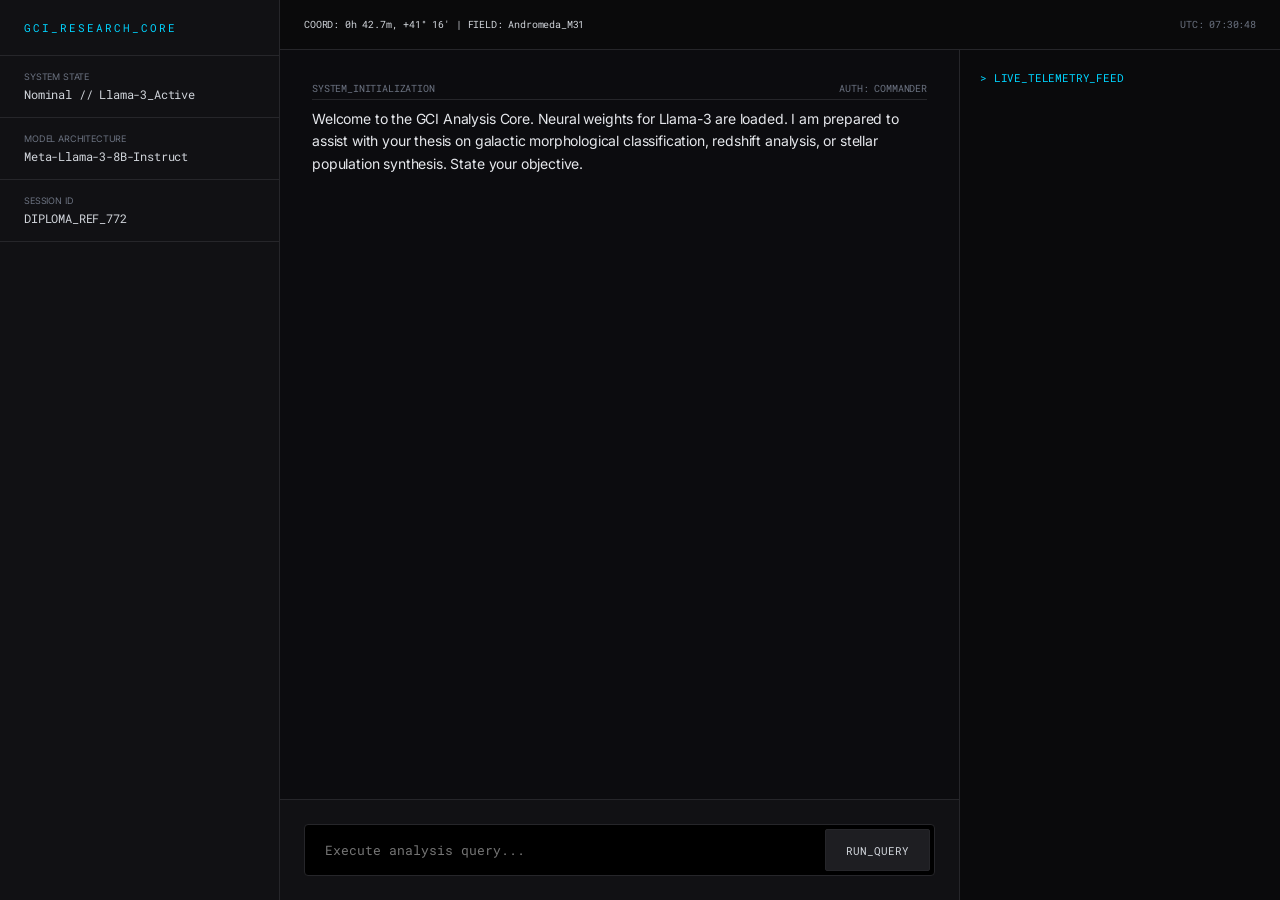
==== webapp/templates/assistant.html @ 8fe93c3a "chore: folders refactoring feat: change design feat: add db" ====
<!DOCTYPE html>
<html lang="en">
<head>
    <meta charset="UTF-8">
    <meta name="viewport" content="width=device-width, initial-scale=1.0">
    <title>GCI Console | Astrophysical Analysis Core</title>
    <link href="https://fonts.googleapis.com/css2?family=Roboto+Mono:wght@300;400&family=Inter:wght@300;400;700&display=swap" rel="stylesheet">
    <style>
        :root {
            --bg-base: #0a0a0c;
            --bg-panel: #111114;
            --accent: #00d4ff; /* Scientific Cyan */
            --data-blue: #3b82f6;
            --text-main: #d1d5db;
            --text-dim: #6b7280;
            --border-ui: #26262a;
            --font-mono: 'Roboto Mono', monospace;
        }

        * { box-sizing: border-box; margin: 0; padding: 0; }
        
        body { 
            background-color: var(--bg-base); 
            color: var(--text-main); 
            font-family: 'Inter', sans-serif; 
            display: flex; 
            height: 100vh; 
            overflow: hidden;
            letter-spacing: -0.01em;
        }

        /* Research Sidebar */
        aside { 
            width: 280px; 
            background: var(--bg-panel); 
            border-right: 1px solid var(--border-ui); 
            display: flex; 
            flex-direction: column; 
            flex-shrink: 0;
        }
        
        .console-label {
            padding: 20px 24px;
            font-family: var(--font-mono);
            font-size: 11px;
            color: var(--accent);
            text-transform: uppercase;
            letter-spacing: 2px;
            border-bottom: 1px solid var(--border-ui);
        }

        .data-stat {
            padding: 15px 24px;
            border-bottom: 1px solid var(--border-ui);
        }
        .stat-label { font-size: 9px; color: var(--text-dim); text-transform: uppercase; margin-bottom: 4px; }
        .stat-value { font-family: var(--font-mono); font-size: 12px; color: var(--text-main); }

        /* Main Viewport */
        main { flex-grow: 1; display: flex; flex-direction: column; min-width: 0; }
        
        header { 
            height: 50px; padding: 0 24px; 
            display: flex; justify-content: space-between; align-items: center; 
            border-bottom: 1px solid var(--border-ui); 
            background: rgba(10, 10, 12, 0.8);
            font-family: var(--font-mono); font-size: 10px;
        }

        .chat-layout { flex-grow: 1; display: grid; grid-template-columns: 1fr 320px; overflow: hidden; }

        /* Assistant Interface */
        .analysis-core { display: flex; flex-direction: column; border-right: 1px solid var(--border-ui); background: #0c0c0f; }

        #chat-history { 
            flex-grow: 1; overflow-y: auto; padding: 32px; 
            display: flex; flex-direction: column; gap: 32px;
        }

        /* Scientific Message Blocks */
        .entry { display: flex; flex-direction: column; gap: 8px; max-width: 900px; margin: 0 auto; width: 100%; }
        
        .entry-meta { 
            font-family: var(--font-mono); font-size: 10px; color: var(--text-dim);
            display: flex; justify-content: space-between; border-bottom: 1px solid var(--border-ui); padding-bottom: 4px;
        }

        .content { font-size: 14px; line-height: 1.6; color: var(--text-main); }
        .content.ai { color: #e5e7eb; white-space: pre-wrap; }
        .content.user { color: var(--data-blue); font-weight: 500; }

        /* Footer Input Area */
        .input-module { 
            padding: 24px; border-top: 1px solid var(--border-ui);
            background: var(--bg-panel);
        }
        
        .input-container {
            display: flex; background: #000; border: 1px solid var(--border-ui);
            border-radius: 4px; padding: 4px;
        }

        input { 
            flex-grow: 1; background: transparent; border: none; color: var(--accent); 
            padding: 12px 16px; font-size: 13px; font-family: var(--font-mono); outline: none; 
        }

        .btn-execute { 
            background: #1e1e22; color: var(--text-main); border: 1px solid var(--border-ui); 
            padding: 0 20px; border-radius: 2px; font-family: var(--font-mono);
            font-size: 11px; cursor: pointer; transition: all 0.2s;
        }
        .btn-execute:hover { background: var(--accent); color: #000; border-color: var(--accent); }

        /* Right Panel: Telemetry */
        .telemetry-panel { padding: 20px; background: var(--bg-base); font-family: var(--font-mono); font-size: 10px; overflow-y: auto; }
        .tel-row { display: flex; justify-content: space-between; margin-bottom: 8px; color: var(--text-dim); }
        .tel-val { color: var(--data-blue); }

        /* Scrollbar */
        ::-webkit-scrollbar { width: 4px; }
        ::-webkit-scrollbar-thumb { background: var(--border-ui); }
    </style>
</head>
<body>

<aside>
    <div class="console-label">GCI_RESEARCH_CORE</div>
    <div class="data-stat">
        <div class="stat-label">System State</div>
        <div class="stat-value">Nominal // Llama-3_Active</div>
    </div>
    <div class="data-stat">
        <div class="stat-label">Model Architecture</div>
        <div class="stat-value">Meta-Llama-3-8B-Instruct</div>
    </div>
    <div class="data-stat">
        <div class="stat-label">Session ID</div>
        <div class="stat-value">DIPLOMA_REF_772</div>
    </div>
</aside>

<main>
    <header>
        <div>COORD: 0h 42.7m, +41° 16′ | FIELD: Andromeda_M31</div>
        <div style="color: var(--text-dim);">UTC: <span id="clock">--:--:--</span></div>
    </header>

    <div class="chat-layout">
        <section class="analysis-core">
            <div id="chat-history">
                <div class="entry">
                    <div class="entry-meta"><span>SYSTEM_INITIALIZATION</span><span>AUTH: COMMANDER</span></div>
                    <div class="content ai">Welcome to the GCI Analysis Core. Neural weights for Llama-3 are loaded. I am prepared to assist with your thesis on galactic morphological classification, redshift analysis, or stellar population synthesis. State your objective.</div>
                </div>
            </div>

            <div class="input-module">
                <div class="input-container">
                    <input type="text" id="user-input" placeholder="Execute analysis query..." autocomplete="off">
                    <button class="btn-execute" onclick="sendMessage()">RUN_QUERY</button>
                </div>
            </div>
        </section>

        <section class="telemetry-panel" id="logs">
            <div style="color: var(--accent); margin-bottom: 15px; font-size: 11px;">> LIVE_TELEMETRY_FEED</div>
            </section>
    </div>
</main>

<script>
    const chatHistory = document.getElementById('chat-history');
    const userInput = document.getElementById('user-input');
    const logs = document.getElementById('logs');

    function updateClock() {
        document.getElementById('clock').innerText = new Date().toISOString().slice(11, 19);
    }
    setInterval(updateClock, 1000);

    function addLog(text) {
        const row = document.createElement('div');
        row.className = 'tel-row';
        row.innerHTML = `<span>${new Date().toLocaleTimeString()}</span><span class="tel-val">${text}</span>`;
        logs.appendChild(row);
        logs.scrollTop = logs.scrollHeight;
    }

    async function sendMessage() {
        const text = userInput.value.trim();
        if (!text) return;

        appendMessage('user', text);
        userInput.value = '';
        addLog("QUERY_SENT");

        const entryDiv = document.createElement('div');
        entryDiv.className = 'entry';
        entryDiv.innerHTML = `
            <div class="entry-meta"><span>LLAMA_3_INFERENCE</span><span>STATUS: STREAMING</span></div>
            <div class="content ai"></div>
        `;
        const aiContentDiv = entryDiv.querySelector('.content.ai');
        chatHistory.appendChild(entryDiv);

        try {
            const response = await fetch('/chat', {
                method: 'POST',
                headers: { 'Content-Type': 'application/json' },
                body: JSON.stringify({ message: text })
            });

            const reader = response.body.getReader();
            const decoder = new TextDecoder();
            
            while (true) {
                const { done, value } = await reader.read();
                if (done) break;
                aiContentDiv.innerText += decoder.decode(value, { stream: true });
                chatHistory.scrollTop = chatHistory.scrollHeight;
            }
            addLog("INFERENCE_SUCCESS");
        } catch (e) {
            aiContentDiv.innerText = "!! CRITICAL_ERROR: Link to Llama-3 core dropped.";
            addLog("ERR_CONN_LOST");
        }
    }

    function appendMessage(role, text) {
        const entry = document.createElement('div');
        entry.className = 'entry';
        const label = role === 'user' ? 'COMMANDER_INPUT' : 'NEURAL_LINK';
        entry.innerHTML = `
            <div class="entry-meta"><span>${label}</span></div>
            <div class="content ${role}">${text}</div>
        `;
        chatHistory.appendChild(entry);
        chatHistory.scrollTop = chatHistory.scrollHeight;
    }

    userInput.addEventListener("keypress", (e) => { if (e.key === "Enter") sendMessage(); });
</script>
</body>
</html>
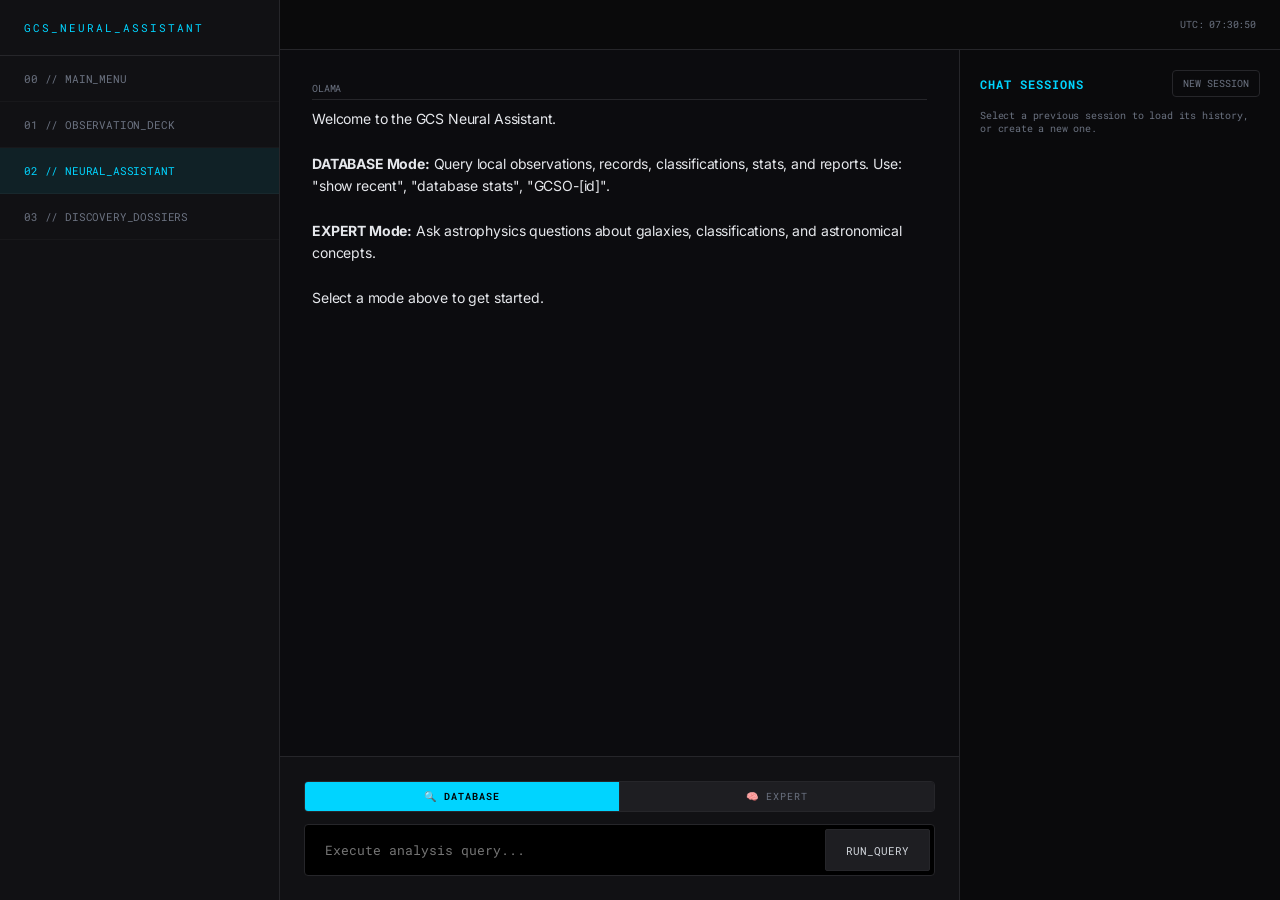
==== commit b8501d07: "feat: update files" ====
--- a/webapp/templates/assistant.html
+++ b/webapp/templates/assistant.html
@@ -3,7 +3,7 @@
 <head>
     <meta charset="UTF-8">
     <meta name="viewport" content="width=device-width, initial-scale=1.0">
-    <title>GCI Console | Astrophysical Analysis Core</title>
+    <title>GCS Console | Astrophysical Analysis Core</title>
     <link href="https://fonts.googleapis.com/css2?family=Roboto+Mono:wght@300;400&family=Inter:wght@300;400;700&display=swap" rel="stylesheet">
     <style>
         :root {
@@ -55,6 +55,17 @@
         }
         .stat-label { font-size: 9px; color: var(--text-dim); text-transform: uppercase; margin-bottom: 4px; }
         .stat-value { font-family: var(--font-mono); font-size: 12px; color: var(--text-main); }
+        .nav-link {
+            padding: 15px 24px;
+            color: var(--text-dim);
+            text-decoration: none;
+            font-family: var(--font-mono);
+            font-size: 11px;
+            border-bottom: 1px solid rgba(255,255,255,0.03);
+            transition: 0.2s;
+        }
+        .nav-link:hover { color: var(--text-main); background: rgba(255,255,255,0.03); }
+        .nav-link.active { color: var(--accent); background: rgba(0, 212, 255, 0.08); }
 
         /* Main Viewport */
         main { flex-grow: 1; display: flex; flex-direction: column; min-width: 0; }
@@ -70,7 +81,7 @@
         .chat-layout { flex-grow: 1; display: grid; grid-template-columns: 1fr 320px; overflow: hidden; }
 
         /* Assistant Interface */
-        .analysis-core { display: flex; flex-direction: column; border-right: 1px solid var(--border-ui); background: #0c0c0f; }
+        .analysis-core { display: flex; flex-direction: column; border-right: 1px solid var(--border-ui); background: #0c0c0f; overflow: hidden; }
 
         #chat-history { 
             flex-grow: 1; overflow-y: auto; padding: 32px; 
@@ -112,8 +123,39 @@
         }
         .btn-execute:hover { background: var(--accent); color: #000; border-color: var(--accent); }
 
-        /* Right Panel: Telemetry */
-        .telemetry-panel { padding: 20px; background: var(--bg-base); font-family: var(--font-mono); font-size: 10px; overflow-y: auto; }
+        /* Mode Toggle */
+        .mode-selector {
+            display: flex; gap: 0; margin-bottom: 12px; border-radius: 4px; overflow: hidden;
+            border: 1px solid var(--border-ui);
+        }
+        .mode-btn {
+            flex: 1; padding: 8px 12px; font-size: 10px; font-family: var(--font-mono);
+            background: #1e1e22; color: var(--text-dim); border: none; cursor: pointer;
+            text-transform: uppercase; letter-spacing: 1px; transition: 0.2s;
+            border-right: 1px solid var(--border-ui);
+        }
+        .mode-btn:last-child { border-right: none; }
+        .mode-btn:hover { background: #282830; color: var(--text-main); }
+        .mode-btn.active { 
+            background: var(--accent); color: #000; font-weight: 600;
+        }
+
+        /* Right Panel: Session List */
+        .session-panel { padding: 20px; background: var(--bg-base); font-family: var(--font-mono); font-size: 12px; overflow-y: auto; display: flex; flex-direction: column; gap: 12px; }
+        .panel-header { display: flex; justify-content: space-between; align-items: center; gap: 12px; }
+        .panel-header h2 { font-size: 12px; letter-spacing: 1px; color: var(--accent); margin: 0; text-transform: uppercase; }
+        .panel-header button { background: transparent; border: 1px solid var(--border-ui); color: var(--text-dim); padding: 6px 10px; border-radius: 4px; cursor: pointer; font-family: var(--font-mono); font-size: 10px; }
+        .panel-header button:hover { border-color: var(--accent); color: var(--text-main); }
+        .session-summary { color: var(--text-dim); font-size: 10px; }
+        .session-list { display: flex; flex-direction: column; gap: 8px; }
+        .session-item { display: flex; flex-direction: column; gap: 4px; padding: 12px; background: #101014; border: 1px solid var(--border-ui); border-radius: 6px; text-align: left; cursor: pointer; }
+        .session-item:hover { border-color: var(--accent); }
+        .session-item.active { border-color: var(--accent); background: rgba(0, 212, 255, 0.08); }
+        .session-item span { display: block; color: var(--text-main); font-size: 12px; }
+        .session-item small { color: var(--text-dim); font-size: 10px; }
+        .session-log { display: flex; flex-direction: column; gap: 8px; }
+        .session-log-title { color: var(--accent); font-size: 10px; text-transform: uppercase; letter-spacing: 1px; }
+        .session-log-list { max-height: 180px; overflow-y: auto; border: 1px solid var(--border-ui); border-radius: 6px; padding: 10px; background: #09090d; }
         .tel-row { display: flex; justify-content: space-between; margin-bottom: 8px; color: var(--text-dim); }
         .tel-val { color: var(--data-blue); }
 
@@ -125,75 +167,189 @@
 <body>
 
 <aside>
-    <div class="console-label">GCI_RESEARCH_CORE</div>
-    <div class="data-stat">
-        <div class="stat-label">System State</div>
-        <div class="stat-value">Nominal // Llama-3_Active</div>
-    </div>
-    <div class="data-stat">
-        <div class="stat-label">Model Architecture</div>
-        <div class="stat-value">Meta-Llama-3-8B-Instruct</div>
-    </div>
-    <div class="data-stat">
-        <div class="stat-label">Session ID</div>
-        <div class="stat-value">DIPLOMA_REF_772</div>
-    </div>
+    <div class="console-label">GCS_NEURAL_ASSISTANT</div>
+    <a href="/" class="nav-link">00 // MAIN_MENU</a>
+    <a href="/survey" class="nav-link">01 // OBSERVATION_DECK</a>
+    <a href="/assistant" class="nav-link active">02 // NEURAL_ASSISTANT</a>
+    <a href="/dossier" class="nav-link">03 // DISCOVERY_DOSSIERS</a>
 </aside>
 
 <main>
     <header>
-        <div>COORD: 0h 42.7m, +41° 16′ | FIELD: Andromeda_M31</div>
+        <div></div>
         <div style="color: var(--text-dim);">UTC: <span id="clock">--:--:--</span></div>
     </header>
-
     <div class="chat-layout">
         <section class="analysis-core">
             <div id="chat-history">
                 <div class="entry">
-                    <div class="entry-meta"><span>SYSTEM_INITIALIZATION</span><span>AUTH: COMMANDER</span></div>
-                    <div class="content ai">Welcome to the GCI Analysis Core. Neural weights for Llama-3 are loaded. I am prepared to assist with your thesis on galactic morphological classification, redshift analysis, or stellar population synthesis. State your objective.</div>
+                    <div class="entry-meta"><span>OLAMA</span><span></span></div>
+                    <div class="content ai">Welcome to the GCS Neural Assistant.<br><br><strong>DATABASE Mode:</strong> Query local observations, records, classifications, stats, and reports. Use: "show recent", "database stats", "GCSO-[id]".<br><br><strong>EXPERT Mode:</strong> Ask astrophysics questions about galaxies, classifications, and astronomical concepts.<br><br>Select a mode above to get started.</div>
                 </div>
             </div>
 
             <div class="input-module">
+                <div class="mode-selector">
+                    <button class="mode-btn active" data-mode="database" onclick="setMode('database')">🔍 DATABASE</button>
+                    <button class="mode-btn" data-mode="expert" onclick="setMode('expert')">🧠 EXPERT</button>
+                </div>
                 <div class="input-container">
                     <input type="text" id="user-input" placeholder="Execute analysis query..." autocomplete="off">
-                    <button class="btn-execute" onclick="sendMessage()">RUN_QUERY</button>
+                    <button class="btn-execute" onclick="if (!isResponding) sendMessage()">RUN_QUERY</button>
                 </div>
             </div>
         </section>
 
-        <section class="telemetry-panel" id="logs">
-            <div style="color: var(--accent); margin-bottom: 15px; font-size: 11px;">> LIVE_TELEMETRY_FEED</div>
-            </section>
+        <section class="session-panel">
+            <div class="panel-header">
+                <h2>CHAT SESSIONS</h2>
+                <button type="button" onclick="createNewSession()">NEW SESSION</button>
+            </div>
+            <div class="session-summary">Select a previous session to load its history, or create a new one.</div>
+            <div id="session-list" class="session-list"></div>
+        </section>
     </div>
 </main>
 
 <script>
     const chatHistory = document.getElementById('chat-history');
     const userInput = document.getElementById('user-input');
-    const logs = document.getElementById('logs');
+    const sessionList = document.getElementById('session-list');
+    let currentMode = 'database';
+    let currentSessionId = localStorage.getItem('chat_session_id') || 'default';
 
     function updateClock() {
         document.getElementById('clock').innerText = new Date().toISOString().slice(11, 19);
     }
     setInterval(updateClock, 1000);
 
-    function addLog(text) {
-        const row = document.createElement('div');
-        row.className = 'tel-row';
-        row.innerHTML = `<span>${new Date().toLocaleTimeString()}</span><span class="tel-val">${text}</span>`;
-        logs.appendChild(row);
-        logs.scrollTop = logs.scrollHeight;
-    }
+    function setMode(mode) {
+        currentMode = mode;
+        document.querySelectorAll('.mode-btn').forEach(btn => btn.classList.remove('active'));
+        document.querySelector(`[data-mode="${mode}"]`).classList.add('active');
+        
+        const placeholder = mode === 'database' 
+            ? "Query observations, stats, or enter GCSO-ID..." 
+            : "Ask about galaxies and astronomy...";
+        userInput.placeholder = placeholder;
+        userInput.focus();
+    }
+
+    function appendMessage(role, text, timestamp = null) {
+        const entry = document.createElement('div');
+        entry.className = 'entry';
+        const label = role === 'user' ? 'USER_INPUT' : 'NEURAL_LINK';
+        const timestampStr = timestamp ? `<span>${new Date(timestamp).toLocaleString()}</span>` : '';
+        const formattedText = text.replace(/\n/g, '<br>');
+        entry.innerHTML = `
+            <div class="entry-meta"><span>${label}</span>${timestampStr}</div>
+            <div class="content ${role}">${formattedText}</div>
+        `;
+        chatHistory.appendChild(entry);
+        chatHistory.scrollTop = chatHistory.scrollHeight;
+    }
+
+    function ensureSessionItem(sessionId, title = null) {
+        let existing = Array.from(sessionList.children).find(item => item.dataset.sessionId === sessionId);
+        if (existing) {
+            return existing;
+        }
+
+        const newItem = document.createElement('button');
+        newItem.type = 'button';
+        newItem.className = 'session-item';
+        newItem.dataset.sessionId = sessionId;
+        newItem.innerHTML = `<span>${title || sessionId}</span><small>Current session</small>`;
+        newItem.onclick = () => setActiveSession(sessionId, title);
+        sessionList.prepend(newItem);
+        return newItem;
+    }
+
+    function setActiveSession(sessionId, title = null) {
+        currentSessionId = sessionId;
+        localStorage.setItem('chat_session_id', sessionId);
+        ensureSessionItem(sessionId, title);
+        document.querySelectorAll('.session-item').forEach(item => {
+            item.classList.toggle('active', item.dataset.sessionId === sessionId);
+        });
+        loadSessionHistory(sessionId);
+    }
+
+    function createNewSession() {
+        const newSessionId = `session-${Date.now()}`;
+        setActiveSession(newSessionId, `New Session`);
+    }
+
+    async function loadSessions() {
+        try {
+            const response = await fetch('/api/chat/sessions');
+            const sessions = await response.json();
+            sessionList.innerHTML = '';
+            const activeSet = new Set();
+
+            sessions.forEach(session => {
+                activeSet.add(session.session_id);
+                const item = document.createElement('button');
+                item.type = 'button';
+                item.className = 'session-item';
+                item.dataset.sessionId = session.session_id;
+                item.innerHTML = `<span>${session.title}</span><small>${new Date(session.started_at).toLocaleString()}</small>`;
+                item.onclick = () => setActiveSession(session.session_id, session.title);
+                sessionList.appendChild(item);
+            });
+
+            if (!activeSet.has(currentSessionId)) {
+                const item = document.createElement('button');
+                item.type = 'button';
+                item.className = 'session-item active';
+                item.dataset.sessionId = currentSessionId;
+                item.innerHTML = `<span>${currentSessionId}</span><small>Current session</small>`;
+                item.onclick = () => setActiveSession(currentSessionId);
+                sessionList.prepend(item);
+            }
+
+            setActiveSession(currentSessionId);
+        } catch (error) {
+            console.error('Session load error:', error);
+        }
+    }
+
+    async function loadSessionHistory(sessionId) {
+        try {
+            const response = await fetch(`/api/chat/history/${encodeURIComponent(sessionId)}`);
+            const messages = await response.json();
+            chatHistory.innerHTML = '';
+
+            if (!messages || messages.length === 0) {
+                chatHistory.innerHTML = `
+                    <div class="entry">
+                        <div class="entry-meta"><span>SESSION_EMPTY</span></div>
+                        <div class="content ai">This session has no messages yet. Send a message to begin.</div>
+                    </div>`;
+                return;
+            }
+
+            messages.forEach(message => {
+                const role = message.role === 'user' ? 'user' : 'assistant';
+                appendMessage(role, message.content, message.timestamp);
+            });
+        } catch (error) {
+            console.error('History load error:', error);
+        }
+    }
+
+    let isResponding = false;
 
     async function sendMessage() {
         const text = userInput.value.trim();
-        if (!text) return;
+        if (!text || isResponding) return;
+
+        isResponding = true;
+        userInput.disabled = true;
+        document.querySelector('.btn-execute').disabled = true;
 
         appendMessage('user', text);
         userInput.value = '';
-        addLog("QUERY_SENT");
 
         const entryDiv = document.createElement('div');
         entryDiv.className = 'entry';
@@ -208,8 +364,15 @@
             const response = await fetch('/chat', {
                 method: 'POST',
                 headers: { 'Content-Type': 'application/json' },
-                body: JSON.stringify({ message: text })
+                body: JSON.stringify({ 
+                    message: text,
+                    mode: currentMode,
+                    session_id: currentSessionId
+                })
             });
+
+            const responseMode = response.headers.get('X-Response-Mode');
+            const dbQueryUsed = response.headers.get('X-DB-Query') === 'true';
 
             const reader = response.body.getReader();
             const decoder = new TextDecoder();
@@ -220,26 +383,19 @@
                 aiContentDiv.innerText += decoder.decode(value, { stream: true });
                 chatHistory.scrollTop = chatHistory.scrollHeight;
             }
-            addLog("INFERENCE_SUCCESS");
         } catch (e) {
             aiContentDiv.innerText = "!! CRITICAL_ERROR: Link to Llama-3 core dropped.";
-            addLog("ERR_CONN_LOST");
-        }
-    }
-
-    function appendMessage(role, text) {
-        const entry = document.createElement('div');
-        entry.className = 'entry';
-        const label = role === 'user' ? 'COMMANDER_INPUT' : 'NEURAL_LINK';
-        entry.innerHTML = `
-            <div class="entry-meta"><span>${label}</span></div>
-            <div class="content ${role}">${text}</div>
-        `;
-        chatHistory.appendChild(entry);
-        chatHistory.scrollTop = chatHistory.scrollHeight;
-    }
-
-    userInput.addEventListener("keypress", (e) => { if (e.key === "Enter") sendMessage(); });
+        } finally {
+            isResponding = false;
+            userInput.disabled = false;
+            document.querySelector('.btn-execute').disabled = false;
+            userInput.focus();
+        }
+    }
+
+    userInput.addEventListener("keypress", (e) => { if (e.key === "Enter" && !isResponding) sendMessage(); });
+
+    loadSessions();
 </script>
 </body>
-</html>+</html>
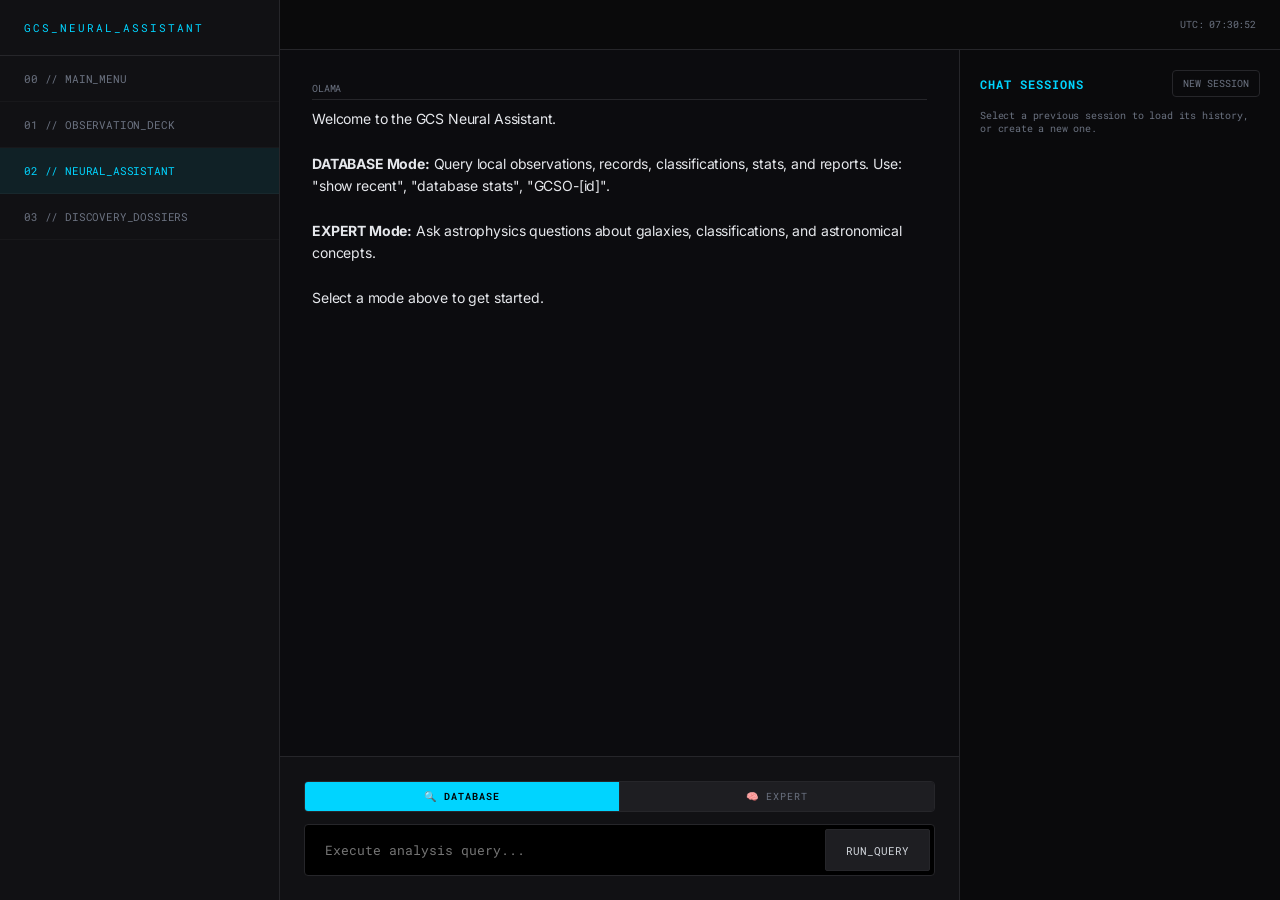
==== commit 8177487a: "feat: final commit before diploma" ====
--- a/webapp/templates/assistant.html
+++ b/webapp/templates/assistant.html
@@ -6,6 +6,59 @@
     <title>GCS Console | Astrophysical Analysis Core</title>
     <link href="https://fonts.googleapis.com/css2?family=Roboto+Mono:wght@300;400&family=Inter:wght@300;400;700&display=swap" rel="stylesheet">
     <style>
+
+    .sql-block {
+        margin-top: 12px;
+        border: 1px solid var(--border-ui);
+        background: #0b0b10;
+        border-radius: 6px;
+        padding: 12px;
+    }
+
+    .sql-query {
+        font-family: var(--font-mono);
+        font-size: 10px;
+        color: var(--accent);
+        margin-bottom: 8px;
+        overflow-x: auto;
+    }
+
+    .sql-meta {
+        font-family: var(--font-mono);
+        font-size: 10px;
+        color: var(--text-dim);
+        margin-bottom: 8px;
+    }
+
+    .table-container {
+        overflow-x: auto;
+    }
+
+    .gcs-table {
+        width: 100%;
+        border-collapse: collapse;
+        font-family: var(--font-mono);
+        font-size: 11px;
+    }
+
+    .gcs-table th {
+        text-align: left;
+        color: var(--accent);
+        border-bottom: 1px solid var(--border-ui);
+        padding: 6px;
+    }
+
+    .gcs-table td {
+        padding: 6px;
+        border-bottom: 1px solid rgba(255,255,255,0.05);
+        color: var(--text-main);
+    }
+
+    .gcs-table tr:hover {
+        background: rgba(0, 212, 255, 0.06);
+    }
+
+
         :root {
             --bg-base: #0a0a0c;
             --bg-panel: #111114;
@@ -380,11 +433,11 @@
             while (true) {
                 const { done, value } = await reader.read();
                 if (done) break;
-                aiContentDiv.innerText += decoder.decode(value, { stream: true });
+                aiContentDiv.innerHTML += decoder.decode(value, { stream: true });
                 chatHistory.scrollTop = chatHistory.scrollHeight;
             }
         } catch (e) {
-            aiContentDiv.innerText = "!! CRITICAL_ERROR: Link to Llama-3 core dropped.";
+            aiContentDiv.innerHTML = "!! CRITICAL_ERROR: Link to Llama-3 core dropped.";
         } finally {
             isResponding = false;
             userInput.disabled = false;
